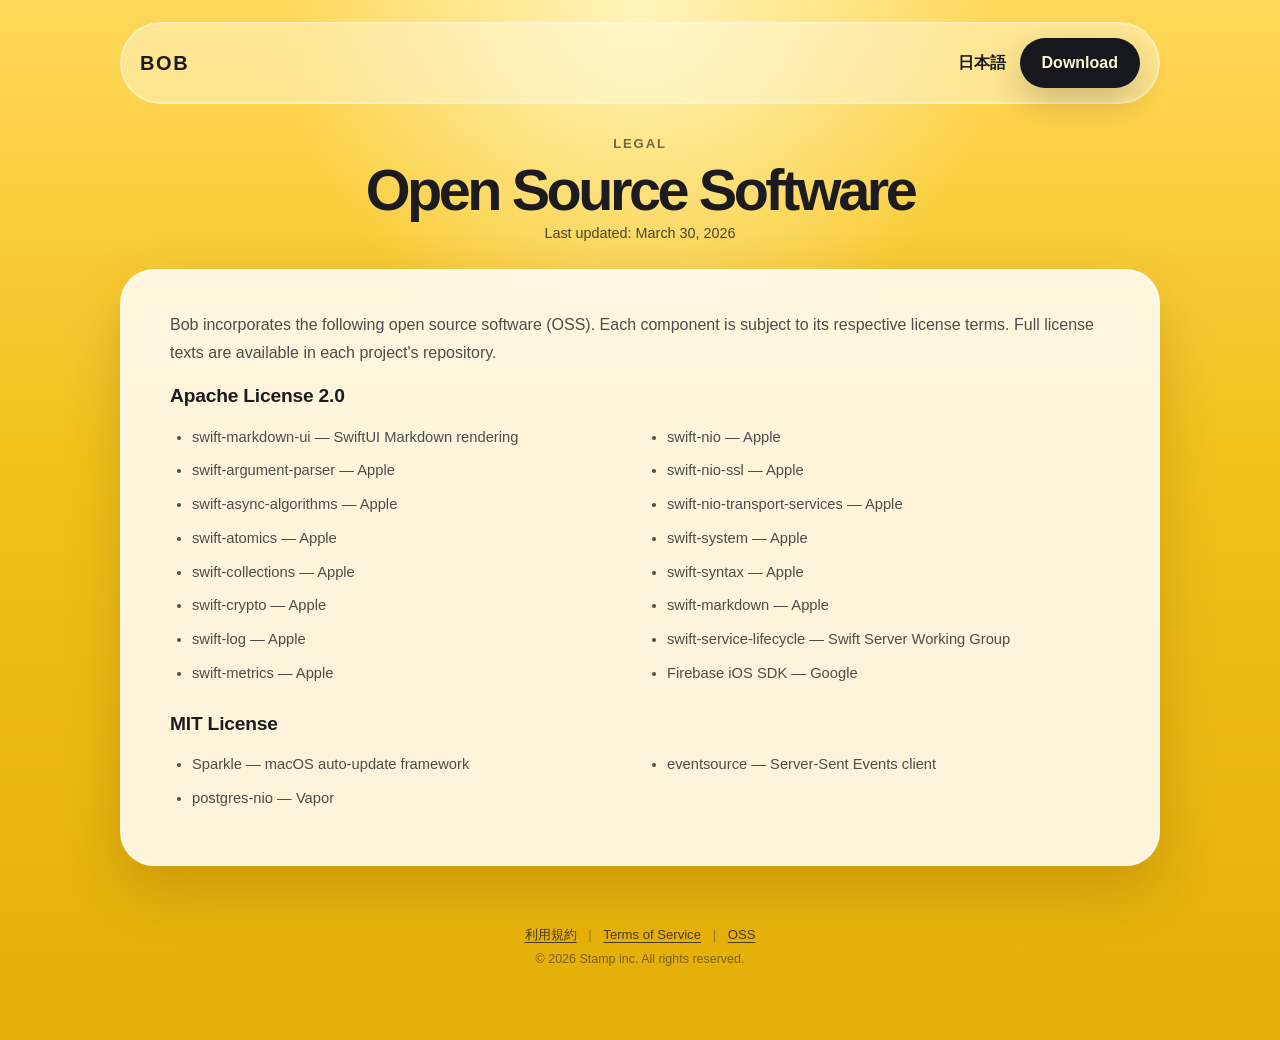
==== docs/en/oss/index.html @ f0baa91e "Separate OSS acknowledgments from Terms of Service into dedicated pages - Create /ja/oss/ and /en/os" ====
<!doctype html>
<html lang="en">
  <head>
    <meta charset="UTF-8" />
    <meta name="viewport" content="width=device-width, initial-scale=1.0" />
    <title>Open Source Software — Bob</title>
    <meta name="description" content="Open source software used in the Bob macOS application" />
    <meta property="og:title" content="Open Source Software — Bob" />
    <meta property="og:url" content="https://1amageek.github.io/bob/en/oss/" />
    <link rel="stylesheet" href="../../styles.css" />
  </head>
  <body>
    <div class="page">
      <nav class="topbar">
        <a class="brand" href="../../">Bob</a>
        <div class="nav-actions">
          <a href="../../ja/oss/">日本語</a>
          <a class="nav-button" href="https://github.com/1amageek/bob/releases/latest/download/Bob.dmg">Download</a>
        </div>
      </nav>

      <main class="terms">
        <header class="terms-header">
          <p class="panel-label">Legal</p>
          <h1>Open Source Software</h1>
          <p class="terms-meta">Last updated: March 30, 2026</p>
        </header>

        <article class="terms-body panel">

          <p>Bob incorporates the following open source software (OSS). Each component is subject to its respective license terms. Full license texts are available in each project's repository.</p>

          <section>
            <h2>Apache License 2.0</h2>
            <ul class="oss-list">
              <li>swift-markdown-ui &mdash; SwiftUI Markdown rendering</li>
              <li>swift-argument-parser &mdash; Apple</li>
              <li>swift-async-algorithms &mdash; Apple</li>
              <li>swift-atomics &mdash; Apple</li>
              <li>swift-collections &mdash; Apple</li>
              <li>swift-crypto &mdash; Apple</li>
              <li>swift-log &mdash; Apple</li>
              <li>swift-metrics &mdash; Apple</li>
              <li>swift-nio &mdash; Apple</li>
              <li>swift-nio-ssl &mdash; Apple</li>
              <li>swift-nio-transport-services &mdash; Apple</li>
              <li>swift-system &mdash; Apple</li>
              <li>swift-syntax &mdash; Apple</li>
              <li>swift-markdown &mdash; Apple</li>
              <li>swift-service-lifecycle &mdash; Swift Server Working Group</li>
              <li>Firebase iOS SDK &mdash; Google</li>
            </ul>
          </section>

          <section>
            <h2>MIT License</h2>
            <ul class="oss-list">
              <li>Sparkle &mdash; macOS auto-update framework</li>
              <li>postgres-nio &mdash; Vapor</li>
              <li>eventsource &mdash; Server-Sent Events client</li>
            </ul>
          </section>

        </article>
      </main>

      <footer class="footer">
        <div class="footer-links">
          <a href="../../ja/terms/">利用規約</a>
          <span class="footer-sep">|</span>
          <a href="../../en/terms/">Terms of Service</a>
          <span class="footer-sep">|</span>
          <a href="../../en/oss/">OSS</a>
        </div>
        <p class="copyright">&copy; 2026 Stamp inc. All rights reserved.</p>
      </footer>
    </div>
  </body>
</html>
---- docs/styles.css ----
:root {
  --yellow: #f3c11a;
  --yellow-soft: #ffd85a;
  --ink: #1c1c20;
  --ink-soft: rgba(28, 28, 32, 0.78);
  --white-card: rgba(255, 251, 242, 0.9);
  --dark-card: #1d1d22;
  --line: rgba(255, 255, 255, 0.36);
  --shadow: 0 24px 56px rgba(110, 73, 0, 0.24);
  --radius-lg: 34px;
  --width: 1040px;
}

* {
  box-sizing: border-box;
}

html {
  scroll-behavior: smooth;
}

body {
  margin: 0;
  color: var(--ink);
  font-family: "Avenir Next", "Trebuchet MS", sans-serif;
  background:
    radial-gradient(circle at top, rgba(255, 246, 192, 0.95), transparent 30%),
    linear-gradient(180deg, var(--yellow-soft) 0%, var(--yellow) 44%, #e4ae08 100%);
}

a {
  color: inherit;
  text-decoration: none;
}

h1,
p,
ul,
ol {
  margin-top: 0;
}

.page {
  width: min(calc(100% - 28px), var(--width));
  margin: 0 auto;
  padding: 22px 0 56px;
}

.topbar {
  display: flex;
  align-items: center;
  justify-content: space-between;
  gap: 20px;
  padding: 14px 18px;
  border: 2px solid var(--line);
  border-radius: 999px;
  background: rgba(255, 248, 222, 0.46);
  backdrop-filter: blur(18px);
}

.brand {
  font-size: 1.25rem;
  font-weight: 800;
  letter-spacing: 0.08em;
  text-transform: uppercase;
}

.nav-actions {
  display: flex;
  align-items: center;
  gap: 14px;
  font-weight: 700;
}

.nav-button,
.button {
  display: inline-flex;
  align-items: center;
  justify-content: center;
  min-height: 50px;
  padding: 0 22px;
  border-radius: 999px;
  font-weight: 800;
}

.nav-button,
.button-primary {
  background: #17181d;
  color: #fff7d3;
  box-shadow: 0 14px 32px rgba(28, 28, 32, 0.2);
}

.button-secondary {
  border: 2px solid rgba(28, 28, 32, 0.1);
  background: rgba(255, 251, 242, 0.82);
}

.hero {
  display: grid;
  justify-items: center;
  text-align: center;
  padding: 42px 0 18px;
}

.hero-icon {
  width: min(720px, 92vw);
  filter: drop-shadow(0 24px 32px rgba(91, 60, 0, 0.36));
}

.eyebrow,
.panel-label {
  font-size: 0.82rem;
  font-weight: 800;
  letter-spacing: 0.14em;
  text-transform: uppercase;
  color: rgba(28, 28, 32, 0.62);
}

.eyebrow {
  margin: 18px 0 14px;
}

h1 {
  max-width: 12ch;
  margin-bottom: 16px;
  font-size: clamp(3rem, 7vw, 5.6rem);
  line-height: 0.92;
  letter-spacing: -0.06em;
}

.lead {
  max-width: 700px;
  margin-bottom: 28px;
  color: var(--ink-soft);
  font-size: clamp(1rem, 1.6vw, 1.15rem);
  line-height: 1.65;
}

.hero-actions {
  display: flex;
  flex-wrap: wrap;
  justify-content: center;
  gap: 14px;
}

.video-showcase {
  display: flex;
  flex-direction: column;
  gap: 28px;
  margin-top: 42px;
}

.video-card {
  padding: 28px 32px;
  border: 2px solid var(--line);
  border-radius: var(--radius-lg);
  background: rgba(255, 251, 242, 0.36);
  backdrop-filter: blur(24px);
}

.video-label {
  font-size: 1.1rem;
  font-weight: 800;
  letter-spacing: -0.01em;
  color: var(--ink);
  margin: 0 0 18px;
}

.video-frame {
  border-radius: 20px;
  overflow: hidden;
  box-shadow:
    0 8px 32px rgba(28, 28, 32, 0.18),
    0 2px 8px rgba(28, 28, 32, 0.08);
}

.demo-video {
  width: 100%;
  display: block;
}

.section-grid {
  display: grid;
  grid-template-columns: 1fr 1fr;
  gap: 18px;
  margin-top: 34px;
}

.requirements-panel {
  margin-top: 28px;
  padding: 26px;
  border: 2px solid var(--line);
  border-radius: var(--radius-lg);
  background: var(--dark-card);
  box-shadow: var(--shadow);
  text-align: center;
}

.requirements-text {
  color: rgba(255, 247, 211, 0.86);
  font-size: 1rem;
  line-height: 1.6;
  margin-bottom: 18px;
}

.requirements-panel .panel-label {
  color: rgba(255, 247, 211, 0.86);
  margin-bottom: 12px;
}

.inline-link {
  color: var(--yellow-soft);
  text-decoration: underline;
  text-underline-offset: 3px;
}

.panel,
.steps-panel {
  padding: 26px;
  border: 2px solid var(--line);
  border-radius: var(--radius-lg);
  background: var(--white-card);
  box-shadow: var(--shadow);
  backdrop-filter: blur(12px);
}

.panel-dark {
  background: var(--dark-card);
}

.panel-dark .panel-label,
.panel-dark li {
  color: rgba(255, 251, 242, 0.95);
}

.feature-list,
.steps {
  margin-bottom: 0;
  padding-left: 20px;
}

.feature-list li,
.steps li {
  margin-bottom: 10px;
  line-height: 1.6;
}

.feature-list li {
  color: var(--ink-soft);
}

/* Feature highlight (Mail Check, etc.) */

.feature-highlight {
  position: relative;
  margin-top: 34px;
  padding: 36px 40px;
  border: 2px solid var(--line);
  border-radius: var(--radius-lg);
  background: var(--dark-card);
  box-shadow: var(--shadow);
  text-align: center;
}

.feature-highlight .panel-label {
  color: rgba(255, 247, 211, 0.86);
}

.feature-highlight-badge {
  display: inline-block;
  margin-bottom: 14px;
  padding: 4px 14px;
  border-radius: 999px;
  background: var(--yellow);
  color: var(--ink);
  font-size: 0.78rem;
  font-weight: 800;
  letter-spacing: 0.08em;
  text-transform: uppercase;
}

.feature-highlight-heading {
  font-size: clamp(2rem, 4vw, 3rem);
  line-height: 1;
  letter-spacing: -0.04em;
  margin: 8px 0 16px;
  color: #fff7d3;
}

.feature-highlight-description {
  max-width: 600px;
  margin: 0 auto 20px;
  color: rgba(255, 247, 211, 0.82);
  font-size: 1rem;
  line-height: 1.65;
}

.feature-highlight-list {
  display: inline-block;
  text-align: left;
  list-style: none;
  padding: 0;
  margin: 0;
}

.feature-highlight-list li {
  position: relative;
  padding-left: 20px;
  margin-bottom: 8px;
  color: rgba(255, 247, 211, 0.72);
  font-size: 0.95rem;
  line-height: 1.6;
}

.feature-highlight-list li::before {
  content: "—";
  position: absolute;
  left: 0;
  color: var(--yellow);
  font-weight: 700;
}

@media (max-width: 720px) {
  .feature-highlight {
    padding: 28px 22px;
  }
}

.skill-section {
  display: flex;
  align-items: center;
  gap: 40px;
  margin-top: 34px;
  padding: 36px 40px;
  border: 2px solid var(--line);
  border-radius: var(--radius-lg);
  background: var(--white-card);
  box-shadow: var(--shadow);
  backdrop-filter: blur(12px);
}

.skill-content {
  flex: 1;
}

.skill-heading {
  font-size: clamp(2rem, 4vw, 3rem);
  line-height: 1;
  letter-spacing: -0.04em;
  margin: 8px 0 16px;
}

.skill-description {
  color: var(--ink-soft);
  font-size: 1rem;
  line-height: 1.65;
  margin-bottom: 10px;
}

.skill-description:last-child {
  margin-bottom: 0;
}

.skill-icon-wrap {
  flex-shrink: 0;
}

.skill-icon {
  width: 200px;
  height: 200px;
  filter: drop-shadow(0 12px 24px rgba(28, 28, 32, 0.14));
}

.steps-panel {
  margin-top: 18px;
}

.steps {
  color: var(--ink-soft);
}

/* Terms page */

.terms {
  padding-top: 32px;
}

.terms-header {
  text-align: center;
  margin-bottom: 28px;
}

.terms-header h1 {
  max-width: none;
  font-size: clamp(2rem, 5vw, 3.6rem);
  margin-bottom: 8px;
}

.terms-meta {
  font-size: 0.9rem;
  color: var(--ink-soft);
}

.terms-body {
  padding: 40px 48px;
  line-height: 1.75;
}

.terms-body h2 {
  font-size: 1.2rem;
  margin: 36px 0 12px;
  letter-spacing: -0.01em;
}

.terms-body h2:first-child {
  margin-top: 0;
}

.terms-body h3 {
  font-size: 1rem;
  margin: 20px 0 8px;
}

.terms-body p {
  color: var(--ink-soft);
  margin-bottom: 12px;
}

.terms-body ol,
.terms-body ul {
  color: var(--ink-soft);
  padding-left: 22px;
  margin-bottom: 12px;
}

.terms-body li {
  margin-bottom: 8px;
}

.terms-body ul ul,
.terms-body ol ul {
  margin-top: 8px;
}

.oss-list {
  columns: 2;
  column-gap: 32px;
}

.oss-list li {
  break-inside: avoid;
  font-size: 0.92rem;
}

.inline-link-dark {
  color: var(--ink);
  text-decoration: underline;
  text-underline-offset: 3px;
  font-weight: 600;
}

/* Footer */

.footer {
  margin-top: 42px;
  padding: 18px 0;
  text-align: center;
  font-size: 0.82rem;
  color: var(--ink-soft);
}

.footer-links {
  margin-bottom: 8px;
}

.footer a {
  text-decoration: underline;
  text-underline-offset: 3px;
}

.footer-sep {
  margin: 0 8px;
  opacity: 0.5;
}

.copyright {
  margin: 0;
  font-size: 0.78rem;
  opacity: 0.7;
}

@media (max-width: 860px) {
  .terms-body {
    padding: 28px 22px;
  }

  .oss-list {
    columns: 1;
  }
}

@media (max-width: 860px) {
  .section-grid {
    grid-template-columns: 1fr;
  }
}

@media (max-width: 860px) {
  .skill-section {
    flex-direction: column;
    text-align: center;
    gap: 24px;
    padding: 28px 24px;
  }

  .skill-icon {
    width: 160px;
    height: 160px;
  }
}

@media (max-width: 720px) {
  .page {
    width: min(calc(100% - 20px), var(--width));
    padding-top: 14px;
  }

  .topbar,
  .nav-actions,
  .hero-actions {
    flex-direction: column;
    align-items: stretch;
  }

  .nav-button,
  .button {
    width: 100%;
  }

  h1 {
    max-width: none;
  }
}
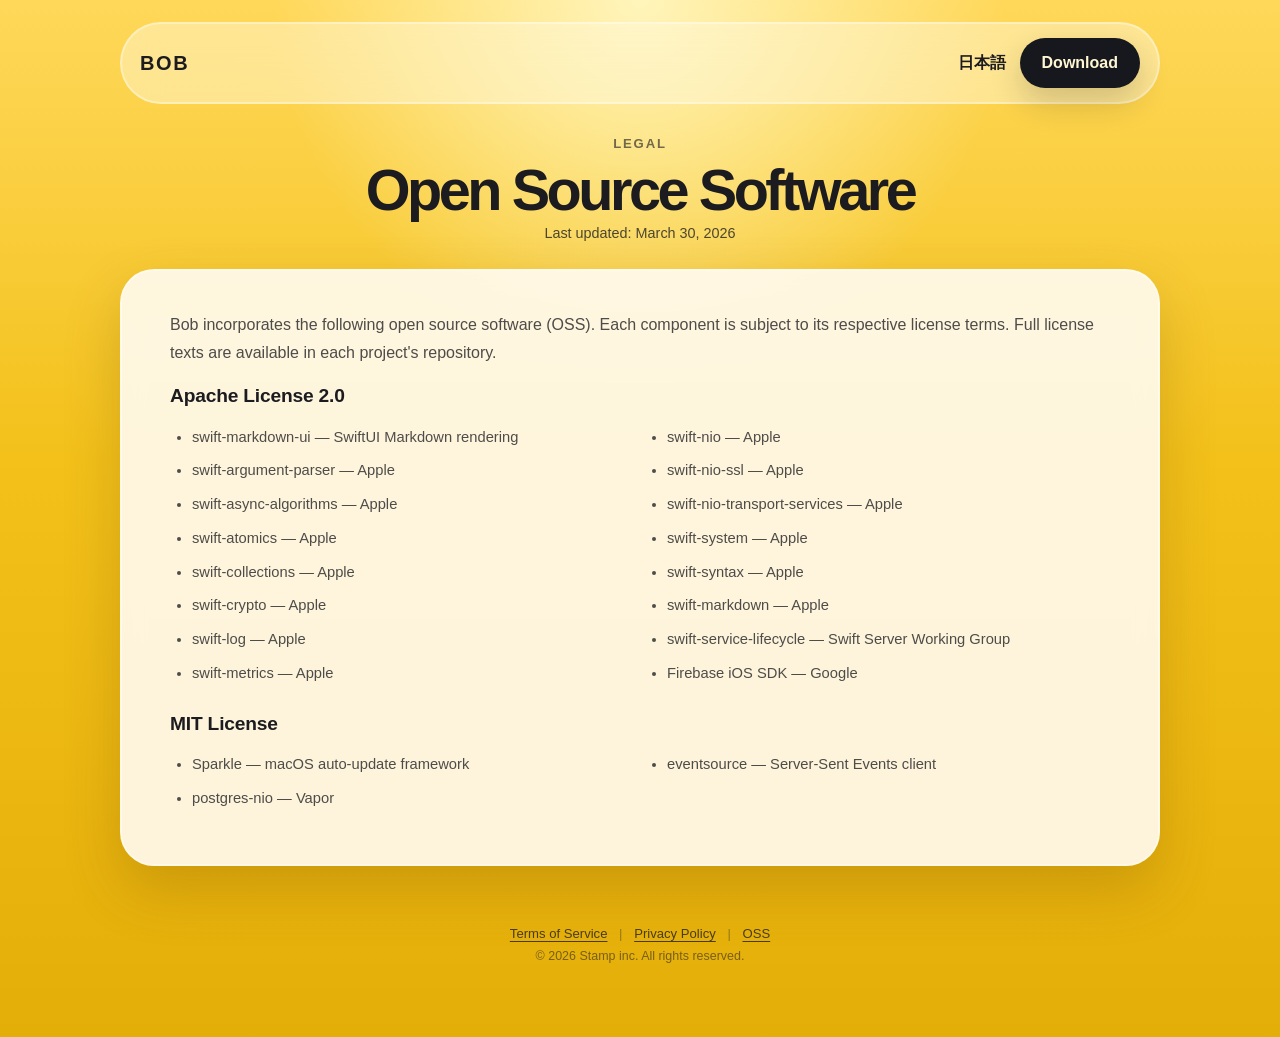
==== commit 1c52a53b: "Add Privacy Policy pages (ja/en) and update all footers - Create /ja/privacy/ and /en/privacy/ with " ====
--- a/docs/en/oss/index.html
+++ b/docs/en/oss/index.html
@@ -66,9 +66,9 @@
 
       <footer class="footer">
         <div class="footer-links">
-          <a href="../../ja/terms/">利用規約</a>
+          <a href="../../en/terms/">Terms of Service</a>
           <span class="footer-sep">|</span>
-          <a href="../../en/terms/">Terms of Service</a>
+          <a href="../../en/privacy/">Privacy Policy</a>
           <span class="footer-sep">|</span>
           <a href="../../en/oss/">OSS</a>
         </div>
--- a/docs/styles.css
+++ b/docs/styles.css
@@ -459,6 +459,28 @@
   font-weight: 600;
 }
 
+.info-table {
+  width: 100%;
+  border-collapse: collapse;
+  margin: 12px 0;
+  font-size: 0.95rem;
+}
+
+.info-table th,
+.info-table td {
+  text-align: left;
+  padding: 10px 14px;
+  border-bottom: 1px solid rgba(28, 28, 32, 0.1);
+  color: var(--ink-soft);
+}
+
+.info-table th {
+  color: var(--ink);
+  font-weight: 700;
+  white-space: nowrap;
+  width: 1%;
+}
+
 /* Footer */
 
 .footer {
